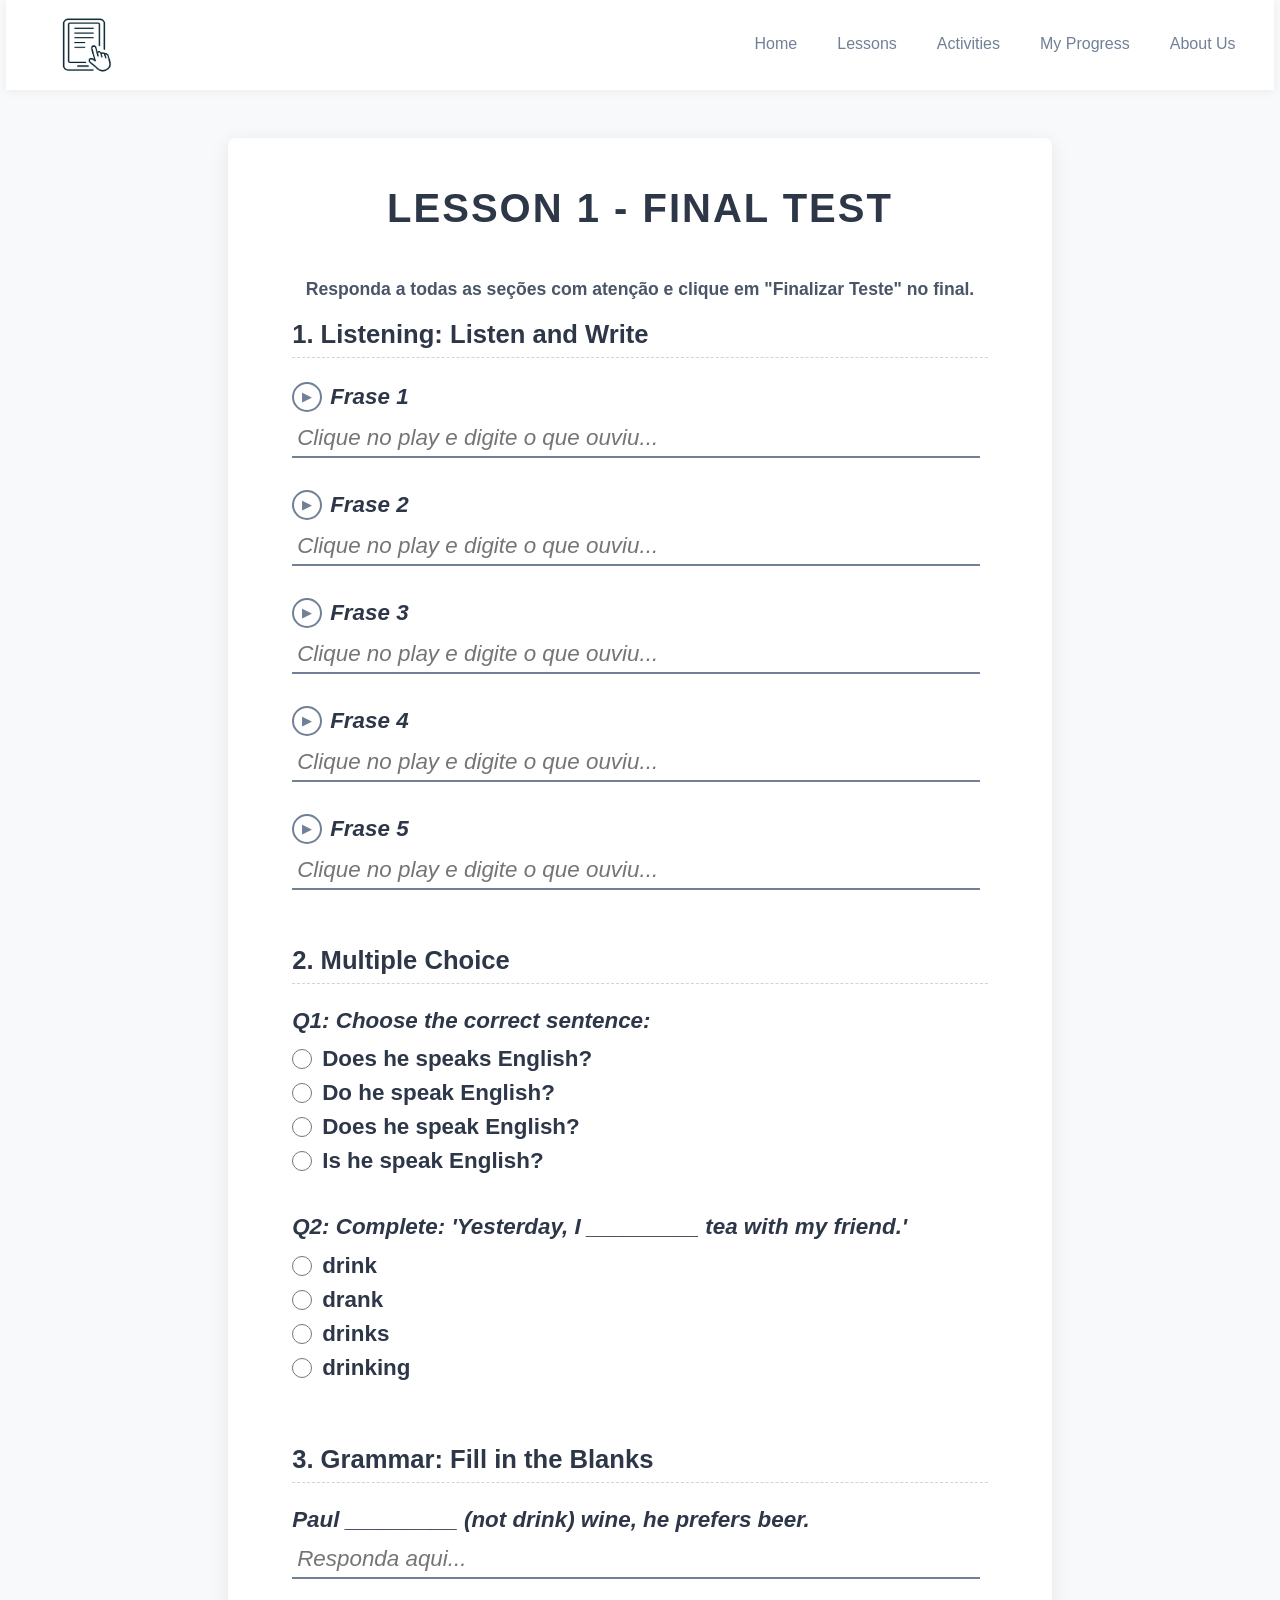
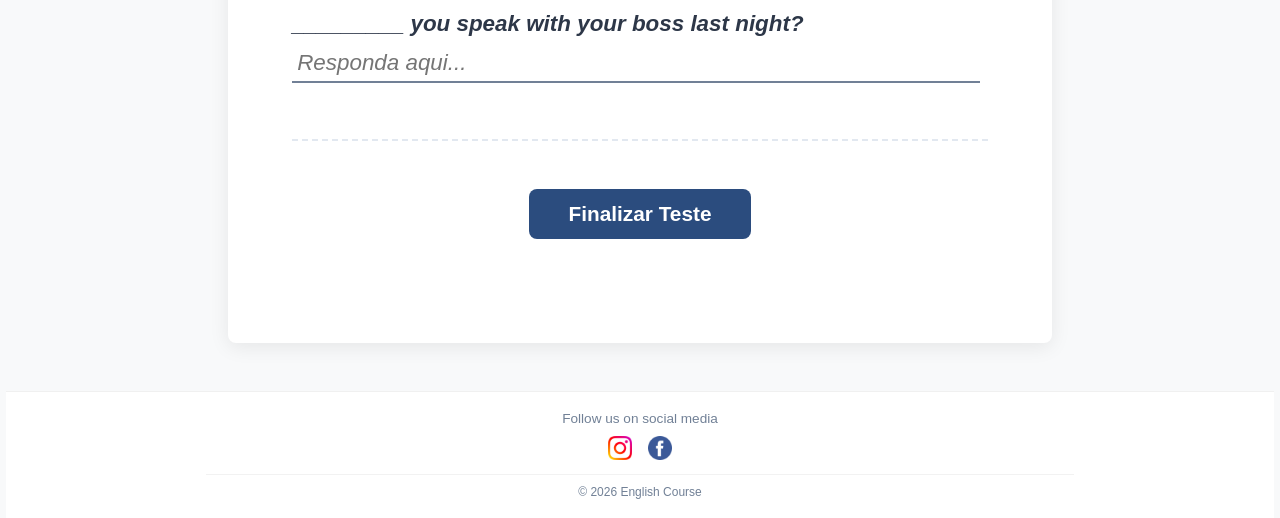
==== assessment.html @ 45ab31dd "g" ====
<!DOCTYPE html>
<html lang="pt-BR">
<head>
    <meta charset="UTF-8">
    <meta name="viewport" content="width=device-width, initial-scale=1.0">
    <title>Lesson 1 - Test</title>
    <link rel="stylesheet" href="css/book.css">
    
    <script src="scripts/header-footer.js" type="module" defer></script>
    <script src="scripts/test-renderer.js" type="module" defer></script>
</head>
<body>

    <header id="main-header"></header>

    <div id="test-pages-container"></div>

    <footer id="main-footer"></footer>
    
</body>
</html>
---- css/book.css ----
/* ==========================================================================
   CSS CORRIGIDO - VISUAL APURADO E LIMPO (ESTILO LIVRO & RESPONSIVO)
   ========================================================================== */

:root {
    --primary-color: #2b4c7e;
    --primary-hover: #1a3256;
    --secondary-color: #2ec4b6;
    --bg-color: #f8f9fa;
    --bg-card: #ffffff;
    --text-color: #2d3748;
    --text-muted: #718096;
    --border-radius: 8px;
    --transition-fast: 0.3s ease;
}

* {
    margin: 0;
    padding: 0;
    box-sizing: border-box;
    font-family: 'Segoe UI', Tahoma, Geneva, Verdana, sans-serif;
}

body {
    background-color: var(--bg-color);
    color: var(--text-color);
    width: 99%;
    margin: 0 auto;
    min-height: 100vh;
    display: flex;
    flex-direction: column;
}

/* ==========================================================================
   HEADER & MENU (DESKTOP PADRÃO)
   ========================================================================== */

#main-header {
    background-color: var(--bg-card);
    box-shadow: 0 2px 10px rgba(0, 0, 0, 0.05);
    width: 100%;
    position: sticky;
    top: 0;
    z-index: 1000;
}

.header-container {
    width: 100%;
    max-width: 100%;
    padding: 0.3rem 3%;
    display: flex;
    justify-content: space-between;
    align-items: center;
    position: relative; /* Importante para posicionar o menu mobile */
}

.logo-image {
    height: 80px;
    width: auto;
    display: block;
    object-fit: contain;
}

.header-nav ul {
    display: flex;
    gap: 2.5rem;
    list-style: none;
}

.header-nav a {
    text-decoration: none;
    font-size: 1rem;
    font-weight: 500;
    color: var(--text-muted);
    transition: color var(--transition-fast);
    padding: 5px 0;
}

.header-nav a:hover {
    color: var(--primary-color);
}

.header-nav a:after {
    content: '';
    display: block;
    width: 0;
    height: 2px;
    background: var(--secondary-color);
    transition: width var(--transition-fast);
}

.header-nav a:hover:after {
    width: 100%;
}

/* BOTÃO HAMBÚRGUER (ESCONDIDO NO COMPUTADOR) */
.menu-toggle {
    display: none;
    flex-direction: column;
    justify-content: space-between;
    width: 26px;
    height: 18px;
    background: transparent;
    border: none;
    cursor: pointer;
    z-index: 1010;
    padding: 0;
}

.menu-toggle .bar {
    width: 100%;
    height: 3px;
    background-color: var(--primary-color);
    border-radius: 2px;
    transition: all var(--transition-fast);
}

/* ==========================================================================
   LESSON PAGE
   ========================================================================== */

.lesson-container {
    width: 65%;
    margin: 3rem auto;
    background-color: var(--bg-card);
    padding: 3rem 4rem;
    border-radius: var(--border-radius);
    box-shadow: 0 4px 20px rgba(0, 0, 0, 0.08);
    text-align: center;
}

.lesson-title {
    font-size: 2.5rem;
    margin-bottom: 3rem;
    color: var(--text-color);
    letter-spacing: 2px;
}

.lesson-grid {
    display: flex;
    justify-content: space-around;
    gap: 4rem;
    flex-wrap: wrap;
}

.verb-column {
    flex: 1;
    min-width: 300px;
    max-width: 500px;
}

.verb-header {
    margin-bottom: 2rem;
}

.verb-header h2 {
    font-size: 1.5rem;
    color: var(--primary-color);
}

/* ==========================================================================
   FRASES (DRINK / SPEAK)
   ========================================================================== */

.practice-list {
    display: flex;
    flex-direction: column;
    gap: 2.5rem;
}

.practice-row {
    display: grid;
    grid-template-columns: 40px max-content 60px;
    align-items: center;
    gap: 0.6rem;
}

.practice-text {
    font-style: italic;
    font-size: 2rem;
    font-weight: 600;
}

/* BOTÃO PLAY */
.play-btn {
    background: none;
    border: 2px solid var(--text-muted);
    border-radius: 50%;
    width: 30px;
    height: 30px;
    cursor: pointer;
    display: flex;
    align-items: center;
    justify-content: center;
    color: var(--text-muted);
    font-size: 0.8rem;
    transition: all 0.2s;
}

.play-btn:hover {
    background-color: var(--primary-color);
    color: white;
    border-color: var(--primary-color);
}

/* IMAGEM PRINCIPAL */
.main-img {
    width: 170px;
    height: 170px;
    margin: 0 auto 10px;
}

/* IMAGENS AO LADO DAS FRASES */
.icon-img {
    width: 80px;
    height: 80px;
    display: flex;
    align-items: center;
    justify-content: center;
    flex-shrink: 0;
}

.icon-img img {
    width: 100%;
    height: 100%;
    object-fit: contain;
    display: block;
}

/* ==========================================================================
   HOME
   ========================================================================== */

.home-main {
    flex: 1;
    width: 100%;
    max-width: 1200px;
    margin: 0 auto;
    padding: 2rem 1rem;
}

.hero-section {
    width: 100%;
    margin-bottom: 3rem;
}

.hero-container {
    width: 100%;
    border-radius: var(--border-radius);
    overflow: hidden;
    box-shadow: 0 4px 15px rgba(0, 0, 0, 0.05);
}

.hero-image-large {
    width: 100%;
    max-height: 400px;
    object-fit: cover;
    display: block;
}

/* ==========================================================================
   CARROSSEL
   ========================================================================== */

.lessons-section {
    width: 100%;
    text-align: center;
}

.section-title {
    font-size: 2rem;
    color: var(--primary-color);
    margin-bottom: 2rem;
}

.carousel-wrapper {
    display: flex;
    align-items: center;
    position: relative;
    gap: 1rem;
}

.carousel-track-container {
    width: 100%;
    overflow: hidden;
}

.carousel-track {
    display: flex;
    transition: transform 0.5s ease-in-out;
    width: 200%;
}

.carousel-page {
    width: 50%;
    flex-shrink: 0;
}

.lessons-grid {
    display: grid;
    grid-template-columns: repeat(4, 1fr);
    grid-template-rows: repeat(2, 1fr);
    gap: 1.5rem;
    padding: 0.5rem;
}

.lesson-card {
    background: var(--bg-card);
    border-radius: var(--border-radius);
    padding: 1rem;
    box-shadow: 0 2px 8px rgba(0, 0, 0, 0.06);
    transition: 0.3s;
    cursor: pointer;
    text-align: center;
}

.lesson-card:hover {
    transform: translateY(-5px);
}

.lesson-card img {
    width: 100%;
    height: 140px;
    object-fit: cover;
    border-radius: 4px;
    margin-bottom: 0.8rem;
}

/* ==========================================================================
   FOOTER
   ========================================================================== */

#main-footer {
    background-color: var(--bg-card);
    border-top: 1px solid rgba(0, 0, 0, 0.06);
    margin-top: auto;
    width: 100%;
}

.footer-container {
    max-width: 900px;
    margin: 0 auto;
    padding: 1.2rem 1rem;
    display: flex;
    flex-direction: column;
    align-items: center;
    gap: 0.6rem;
    text-align: center;
}

.footer-container p {
    font-size: 0.85rem;
    color: var(--text-muted);
    margin: 0;
}

.social-links {
    display: flex;
    gap: 1rem;
    align-items: center;
}

.social-icon {
    width: 24px;
    height: 24px;
    object-fit: contain;
    display: block;
    transition: transform 0.2s ease;
}

.social-links a:hover .social-icon {
    transform: scale(1.1);
}

.footer-container .copyright {
    font-size: 0.75rem;
    color: var(--text-muted);
    border-top: 1px solid rgba(0, 0, 0, 0.05);
    width: 100%;
    padding-top: 0.6rem;
    margin-top: 0.3rem;
}

/* ==========================================================================
   ESTILOS ADICIONAIS PARA FILTRAR AS DUAS FOLHAS
   ========================================================================== */

.lesson-container + .lesson-container {
    margin-top: 4rem;
}

.grammar-layout {
    display: grid;
    grid-template-columns: 1fr 180px 1fr;
    gap: 2rem;
    text-align: left;
    margin-bottom: 3rem;
}

.grammar-column {
    display: flex;
    flex-direction: column;
    gap: 2.5rem;
}

.grammar-block {
    display: flex;
    flex-direction: column;
    gap: 0.8rem;
}

.block-title {
    font-size: 1.6rem;
    color: var(--primary-color);
    font-weight: 700;
    margin-bottom: 0.3rem;
}

.grammar-list {
    display: flex;
    flex-direction: column;
    gap: 1rem;
}

.grammar-row {
    display: grid;
    grid-template-columns: 35px 1fr;
    align-items: center;
    gap: 0.8rem;
}

.grammar-text {
    font-size: 1.6rem !important;
    font-style: italic;
    font-weight: 600;
}

.grammar-center-images {
    display: flex;
    flex-direction: column;
    justify-content: space-around;
    align-items: center;
}

.grammar-center-images img {
    max-width: 100%;
    height: auto;
    object-fit: contain;
}

.center-img-top {
    max-height: 160px;
}

.center-img-bottom {
    max-height: 140px;
}

.connectives-layout {
    display: grid;
    grid-template-columns: 1fr 1fr;
    gap: 4rem;
    text-align: left;
    border-top: 2px dashed #e2e8f0;
    padding-top: 2.5rem;
}

.reading-list {
    display: flex;
    flex-direction: column;
    gap: 2.5rem;
    max-width: 900px;
    margin: 0 auto;
    text-align: left;
}

.reading-row {
    grid-template-columns: 40px 1fr 80px !important;
}

.reading-text {
    font-size: 1.9rem !important;
    text-align: left;
}

/* ==========================================================================
   ESTILOS DA FOLHA DE EXERCÍCIOS
   ========================================================================== */

.exercise-section {
    text-align: left;
    margin-bottom: 3.5rem;
}

.exercise-subtitle {
    font-size: 1.6rem;
    color: var(--text-color);
    margin-bottom: 1.5rem;
    font-weight: 700;
    border-bottom: 1px dashed #cbd5e1;
    padding-bottom: 0.5rem;
}

.exercise-grid-inputs {
    display: grid;
    grid-template-columns: 1fr 1fr;
    gap: 1.5rem 3rem;
}

.exercise-item-row {
    display: flex;
    align-items: center;
    gap: 0.5rem;
}

.exercise-text-inline {
    font-size: 1.4rem;
    font-weight: 600;
    font-style: italic;
}

.input-wrapper, .input-wrapper-full {
    position: relative;
    display: inline-flex;
    align-items: center;
}

.input-do-does {
    width: 100px;
    font-size: 1.4rem;
    padding: 2px 5px;
    border: none;
    border-bottom: 2px solid var(--text-muted);
    background: transparent;
    font-style: italic;
    font-weight: bold;
    text-align: center;
    color: var(--primary-color);
    outline: none;
}

.input-wrapper-full {
    width: 100%;
}

.input-negative, .input-open {
    width: 100%;
    font-size: 1.4rem;
    padding: 5px;
    border: none;
    border-bottom: 2px solid var(--text-muted);
    background: transparent;
    font-style: italic;
    color: var(--primary-color);
    outline: none;
    margin-top: 0.5rem;
}

.feedback-icon {
    font-size: 1.2rem;
    margin-left: 8px;
    font-weight: bold;
}

.exercise-grid-negative {
    display: grid;
    grid-template-columns: 1fr 1fr;
    gap: 2.5rem 4rem;
}

.sentence-label, .question-label {
    font-size: 1.4rem;
    font-weight: 600;
    font-style: italic;
}

.example-box {
    background-color: #f1f5f9;
    padding: 1rem;
    border-radius: 6px;
    margin-bottom: 2rem;
    border-left: 4px solid var(--primary-color);
}

.example-q {
    font-size: 1.4rem;
    font-style: italic;
    font-weight: 700;
}

.example-a {
    font-size: 1.4rem;
    font-style: italic;
    color: var(--text-muted);
}

.exercise-open-questions {
    display: flex;
    flex-direction: column;
    gap: 2rem;
}

.check-answers-btn {
    background-color: var(--primary-color);
    color: white;
    border: none;
    padding: 0.8rem 2.5rem;
    font-size: 1.3rem;
    font-weight: 600;
    border-radius: var(--border-radius);
    cursor: pointer;
    transition: background-color 0.2s;
    margin-top: 1rem;
    display: inline-block;
}

.check-answers-btn:hover {
    background-color: var(--primary-hover);
}

/* ========================================================================
   FOLHA 5 - SPEAKING
   ======================================================================== */

.speaking-instruction {
    text-align: center;
    font-size: 1.1rem;
    color: #4a5568;
    margin-bottom: 20px;
    font-weight: 600;
}

.speaking-list {
    display: flex;
    flex-direction: column;
    gap: 14px;
    max-width: 650px;
    margin: 0 auto;
}

.speaking-card {
    background: #ffffff;
    border: 1px solid #e2e8f0;
    border-radius: 10px;
    padding: 16px;
    box-shadow: 0 2px 8px rgba(0, 0, 0, 0.04);
    transition: 0.2s ease;
}

.speaking-card:hover {
    transform: translateY(-2px);
    border-color: #cbd5e0;
}

.speaking-question-row {
    display: flex;
    align-items: center;
    gap: 12px;
    margin-bottom: 10px;
}

.speaking-question-row .speak-ask-btn {
    background: none;
    border: 2px solid var(--text-muted);
    border-radius: 50%;
    width: 35px;
    height: 35px;
    cursor: pointer;
    display: flex;
    align-items: center;
    justify-content: center;
    color: var(--text-muted);
    font-size: 0.9rem;
    transition: all 0.2s ease;
    padding: 0;
}

.speaking-question-row .speak-ask-btn:hover {
    background-color: var(--primary-color);
    color: white;
    border-color: var(--primary-color);
    opacity: 1;
}

.question-display-text {
    font-size: 1rem;
    font-weight: 600;
    color: #2d3748;
}

.speaking-action-row {
    display: flex;
    align-items: center;
    gap: 15px;
    background: #f7fafc;
    padding: 12px;
    border-radius: 8px;
    border: 1px solid #edf2f7;
    flex-wrap: wrap;
}

.mic-btn {
    background-color: #3182ce;
    color: white;
    border: none;
    padding: 10px 18px;
    border-radius: 6px;
    cursor: pointer;
    font-weight: bold;
    font-size: 0.9rem;
    min-width: 150px;
    transition: 0.2s ease;
}

.mic-btn:hover {
    background-color: #2b6cb0;
}

.mic-btn:active {
    transform: scale(0.97);
}

.mic-btn.recording {
    background-color: #e53e3e;
    animation: pulse 1s infinite;
}

@keyframes pulse {
    0% { transform: scale(1); }
    50% { transform: scale(1.03); }
    100% { transform: scale(1); }
}

.speaking-feedback-box {
    flex-grow: 1;
    min-width: 200px;
}

.transcript-label {
    font-size: 0.75rem;
    text-transform: uppercase;
    letter-spacing: 0.05em;
    color: #a0aec0;
    margin-bottom: 4px;
}

.transcript-text {
    font-size: 1rem;
    font-style: italic;
    font-weight: 600;
    color: #4a5568;
    transition: color 0.2s;
}

.speaking-validation-wrapper {
    display: flex;
    flex-direction: column;
    align-items: flex-end;
    gap: 4px;
    min-width: 120px;
}

.check-speak-btn {
    background-color: var(--primary-color);
    color: white;
    border: none;
    padding: 6px 16px;
    font-size: 0.85rem;
    font-weight: 600;
    border-radius: 6px;
    cursor: pointer;
    transition: background-color 0.2s;
}

.check-speak-btn:hover {
    background-color: var(--primary-hover);
}

.speech-feedback-icon {
    font-size: 0.85rem;
    font-weight: bold;
    white-space: nowrap;
    margin-top: 2px;
}

/* ==========================================================================
   MEDIA QUERY - REGRAS EXCLUSIVAS PARA TELAS MENORES (MOBILE < 768px)
   ========================================================================== */
@media (max-width: 768px) {
    /* 1. Ativa o botão hambúrguer visualmente */
    .menu-toggle {
        display: flex;
    }

    /* 2. Transforma o menu horizontal em um painel suspenso absoluto */
    .header-nav {
        position: absolute;
        top: 100%;
        left: 0;
        width: 100%;
        background-color: var(--bg-card);
        box-shadow: 0 4px 12px rgba(0, 0, 0, 0.1);
        padding: 1.5rem 0;
        display: none; /* Escondido por padrão */
        border-top: 1px solid rgba(0, 0, 0, 0.05);
    }

    /* Classe injetada pelo JS que abre o menu */
    .header-nav.active {
        display: block;
    }

    /* 3. Empilha os links da navegação */
    .header-nav ul {
        flex-direction: column;
        gap: 1.5rem;
        align-items: center;
        width: 100%;
    }

    .header-nav a {
        font-size: 1.1rem;
        width: 100%;
        text-align: center;
        display: block;
    }

    /* 4. Efeito de Animação do Hambúrguer virando 'X' */
    .menu-toggle.active .bar:nth-child(1) {
        transform: translateY(7px) rotate(45deg);
    }
    .menu-toggle.active .bar:nth-child(2) {
        opacity: 0;
    }
    .menu-toggle.active .bar:nth-child(3) {
        transform: translateY(-8px) rotate(-45deg);
    }

    /* 5. Ajustes de responsividade para o container do livro e grids */
    .lesson-container {
        width: 95%;
        padding: 2rem 1.5rem;
        margin: 1.5rem auto;
    }

    .lesson-title {
        font-size: 1.8rem;
        margin-bottom: 2rem;
    }

    .practice-text {
        font-size: 1.4rem;
    }

    .practice-row {
        grid-template-columns: 35px 1fr 50px;
    }

    .grammar-layout, .connectives-layout, .exercise-grid-inputs, .exercise-grid-negative {
        grid-template-columns: 1fr;
        gap: 2rem;
    }

    .grammar-center-images {
        order: -1; /* Joga as imagens centrais para o topo no mobile */
        margin-bottom: 1rem;
    }
    
    .reading-text {
        font-size: 1.3rem !important;
    }
}
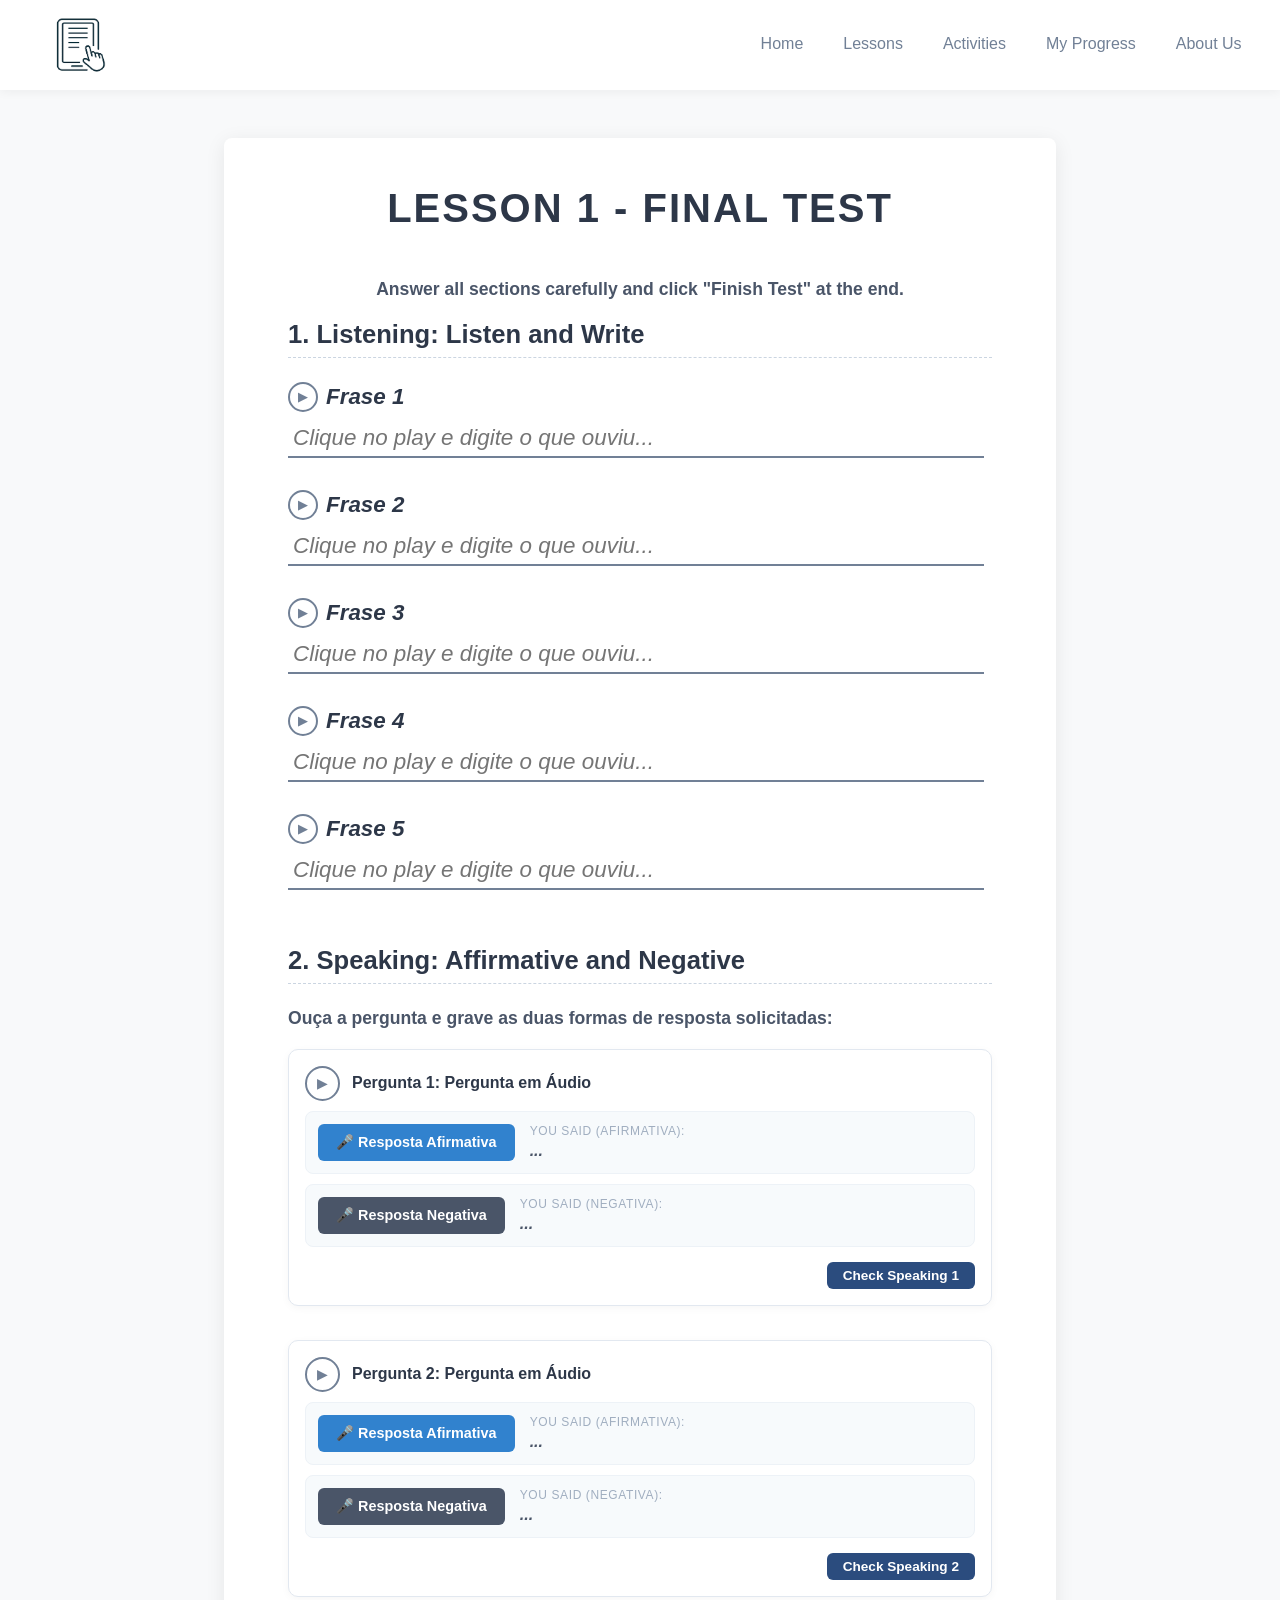
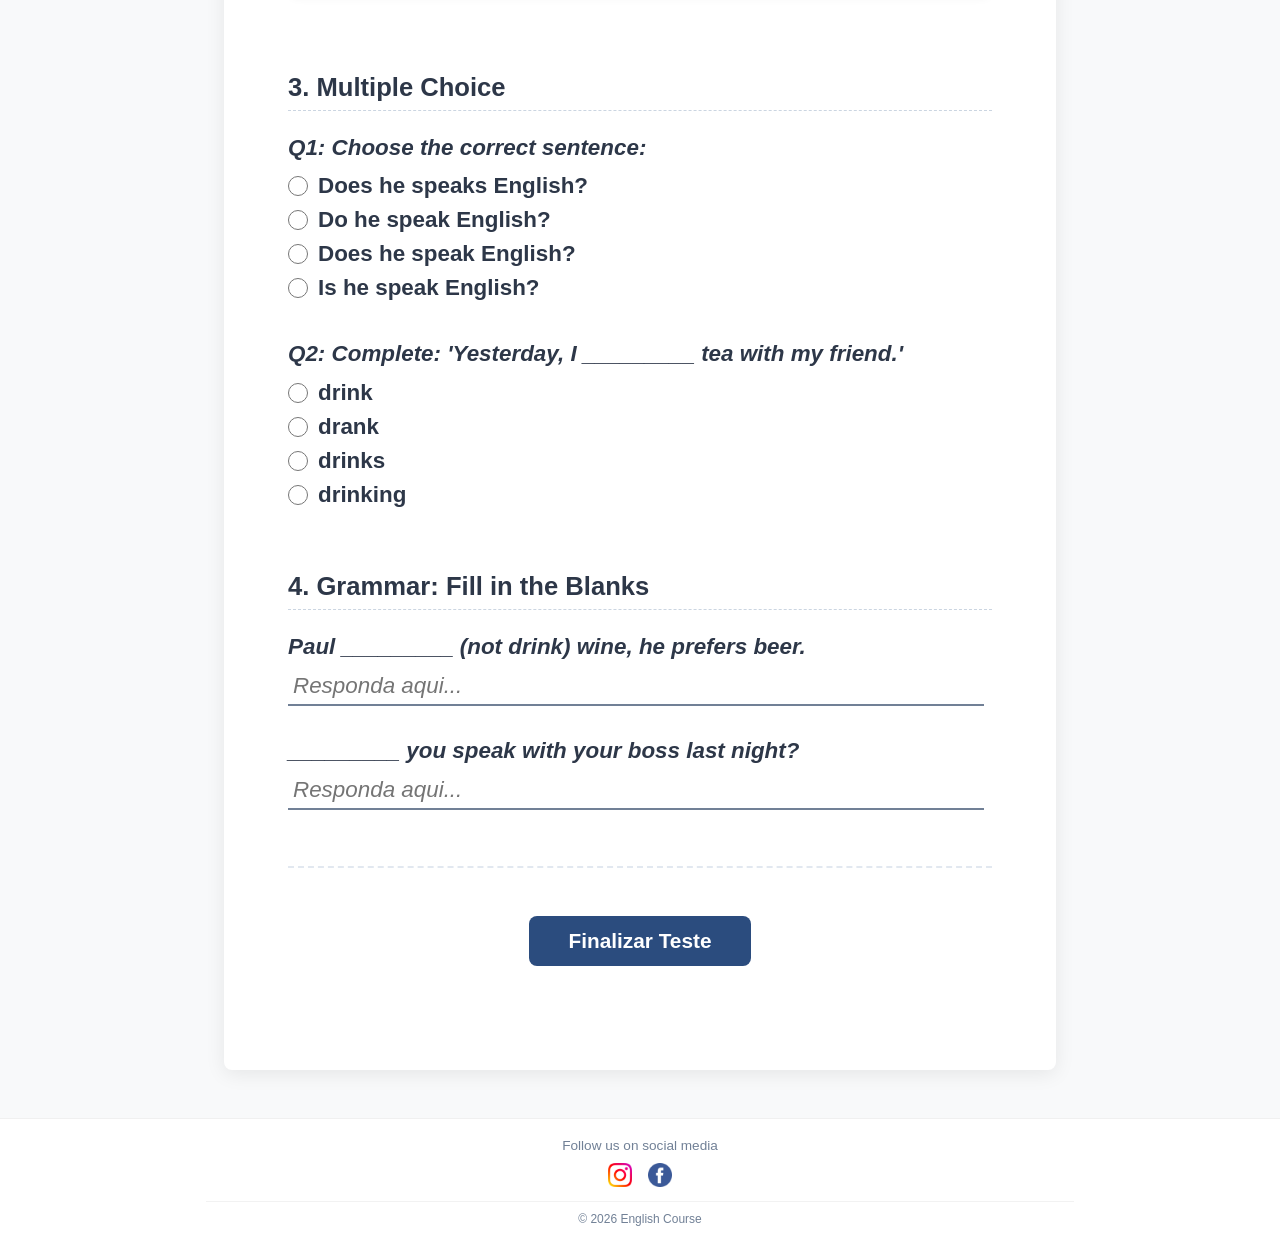
==== commit 197c2a5d: "Refactor: modularize styles and implement native CSS nesting" ====
--- a/assessment.html
+++ b/assessment.html
@@ -4,7 +4,7 @@
     <meta charset="UTF-8">
     <meta name="viewport" content="width=device-width, initial-scale=1.0">
     <title>Lesson 1 - Test</title>
-    <link rel="stylesheet" href="css/book.css">
+    <link rel="stylesheet" href="css/main.css">
     
     <script src="scripts/header-footer.js" type="module" defer></script>
     <script src="scripts/test-renderer.js" type="module" defer></script>
--- a/css/main.css
+++ b/css/main.css
@@ -0,0 +1,17 @@
+/* css/main.css */
+
+/* 1. Configurações Base */
+@import "base/tokens.css";
+@import "base/reset.css";
+
+/* 2. Estrutura do Layout (Comum a todas as páginas) */
+@import "layout/header.css";
+@import "layout/footer.css";
+
+/* 3. Componentes Reutilizáveis */
+@import "components/buttons.css";
+@import "components/inputs.css";
+@import "components/cards.css";
+
+/* 4. Estilos de Páginas Específicas */
+@import "base/pages.css";
